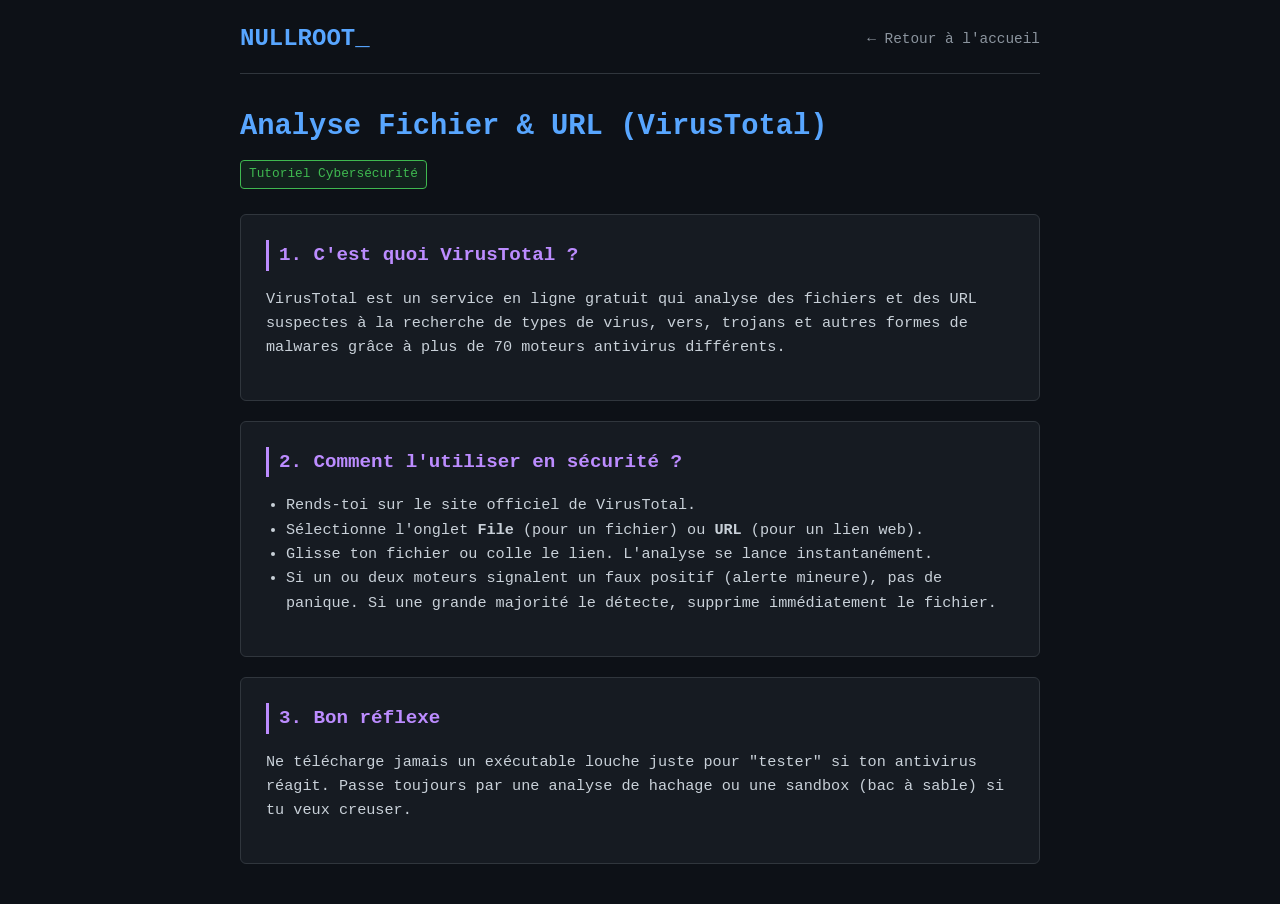
==== cyber-virustotal.html @ b1670c40 "Create cyber-virustotal.html" ====
<!DOCTYPE html>
<html lang="fr">
<head>
    <meta charset="UTF-8">
    <meta name="viewport" content="width=device-width, initial-scale=1.0">
    <title>Analyse Fichier & URL (VirusTotal) | NULLROOT</title>
    <style>
        body {
            font-family: monospace, sans-serif;
            background-color: #0d1117;
            color: #c9d1d9;
            margin: 0;
            padding: 20px;
            line-height: 1.6;
        }
        .container {
            max-width: 800px;
            margin: 0 auto;
        }
        header {
            display: flex;
            justify-content: space-between;
            align-items: center;
            border-bottom: 1px solid #30363d;
            padding-bottom: 15px;
            margin-bottom: 30px;
        }
        .logo {
            font-size: 1.5rem;
            font-weight: bold;
            color: #58a6ff;
            text-decoration: none;
        }
        .logo:hover {
            color: #3fb950;
        }
        .back-link {
            color: #8b949e;
            text-decoration: none;
            font-size: 0.9rem;
        }
        .back-link:hover {
            color: #58a6ff;
        }
        h1 {
            color: #58a6ff;
            font-size: 1.8rem;
            margin-bottom: 10px;
        }
        .meta-tag {
            display: inline-block;
            background: rgba(63, 185, 80, 0.1);
            color: #3fb950;
            border: 1px solid #3fb950;
            padding: 3px 8px;
            border-radius: 4px;
            font-size: 0.8rem;
            margin-bottom: 25px;
        }
        .content-box {
            background: #161b22;
            border: 1px solid #30363d;
            border-radius: 6px;
            padding: 25px;
            margin-bottom: 20px;
        }
        .content-box h2 {
            color: #bc8cff;
            font-size: 1.2rem;
            margin-top: 0;
            border-left: 3px solid #bc8cff;
            padding-left: 10px;
        }
        p, li {
            color: #c9d1d9;
            font-size: 0.95rem;
        }
        ul {
            padding-left: 20px;
        }
        code {
            background: #21262d;
            padding: 2px 6px;
            border-radius: 4px;
            color: #ff7b72;
            font-family: monospace;
        }
    </style>
</head>
<body>

    <div class="container">
        <header>
            <a href="index.html" class="logo">NULLROOT_</a>
            <a href="index.html" class="back-link">← Retour à l'accueil</a>
        </header>

        <h1>Analyse Fichier & URL (VirusTotal)</h1>
        <div class="meta-tag">Tutoriel Cybersécurité</div>

        <div class="content-box">
            <h2>1. C'est quoi VirusTotal ?</h2>
            <p>VirusTotal est un service en ligne gratuit qui analyse des fichiers et des URL suspectes à la recherche de types de virus, vers, trojans et autres formes de malwares grâce à plus de 70 moteurs antivirus différents.</p>
        </div>

        <div class="content-box">
            <h2>2. Comment l'utiliser en sécurité ?</h2>
            <ul>
                <li>Rends-toi sur le site officiel de VirusTotal.</li>
                <li>Sélectionne l'onglet <strong>File</strong> (pour un fichier) ou <strong>URL</strong> (pour un lien web).</li>
                <li>Glisse ton fichier ou colle le lien. L'analyse se lance instantanément.</li>
                <li>Si un ou deux moteurs signalent un faux positif (alerte mineure), pas de panique. Si une grande majorité le détecte, supprime immédiatement le fichier.</li>
            </ul>
        </div>

        <div class="content-box">
            <h2>3. Bon réflexe</h2>
            <p>Ne télécharge jamais un exécutable louche juste pour "tester" si ton antivirus réagit. Passe toujours par une analyse de hachage ou une sandbox (bac à sable) si tu veux creuser.</p>
        </div>
    </div>

</body>
</html>
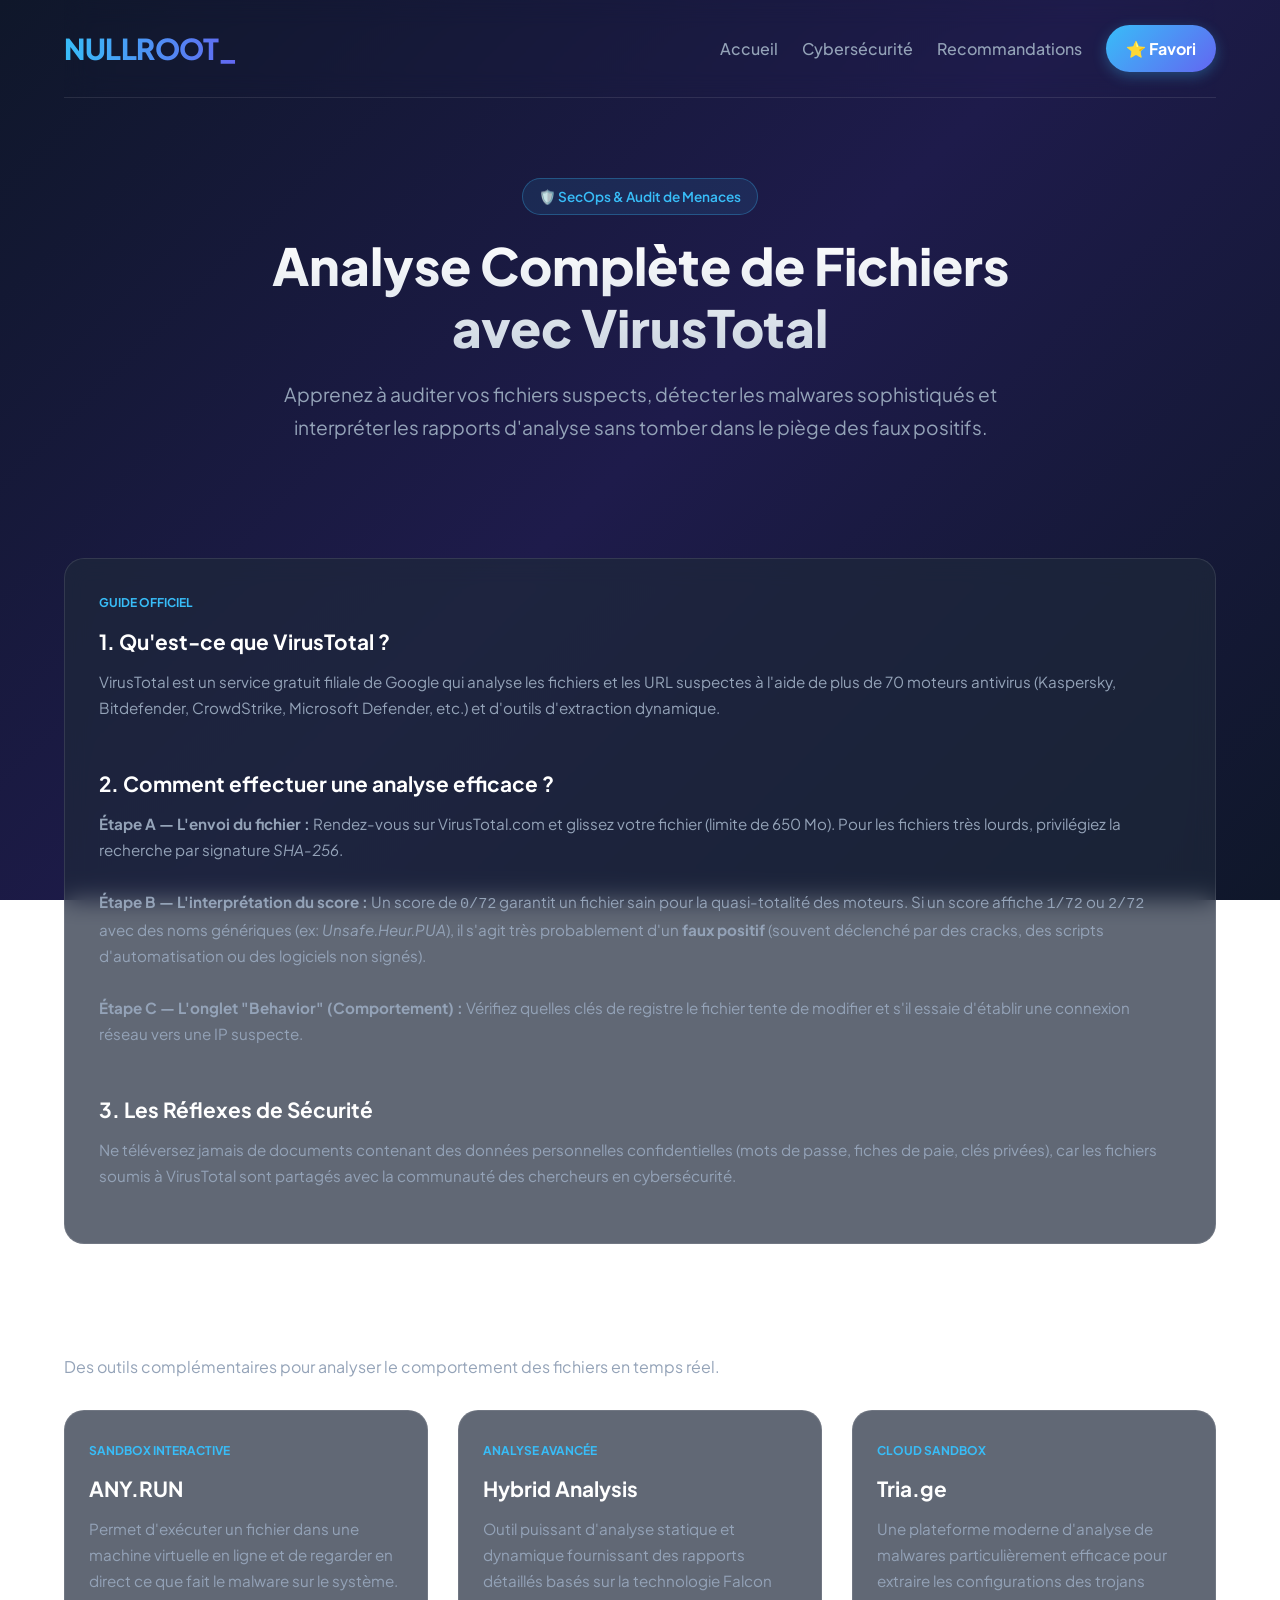
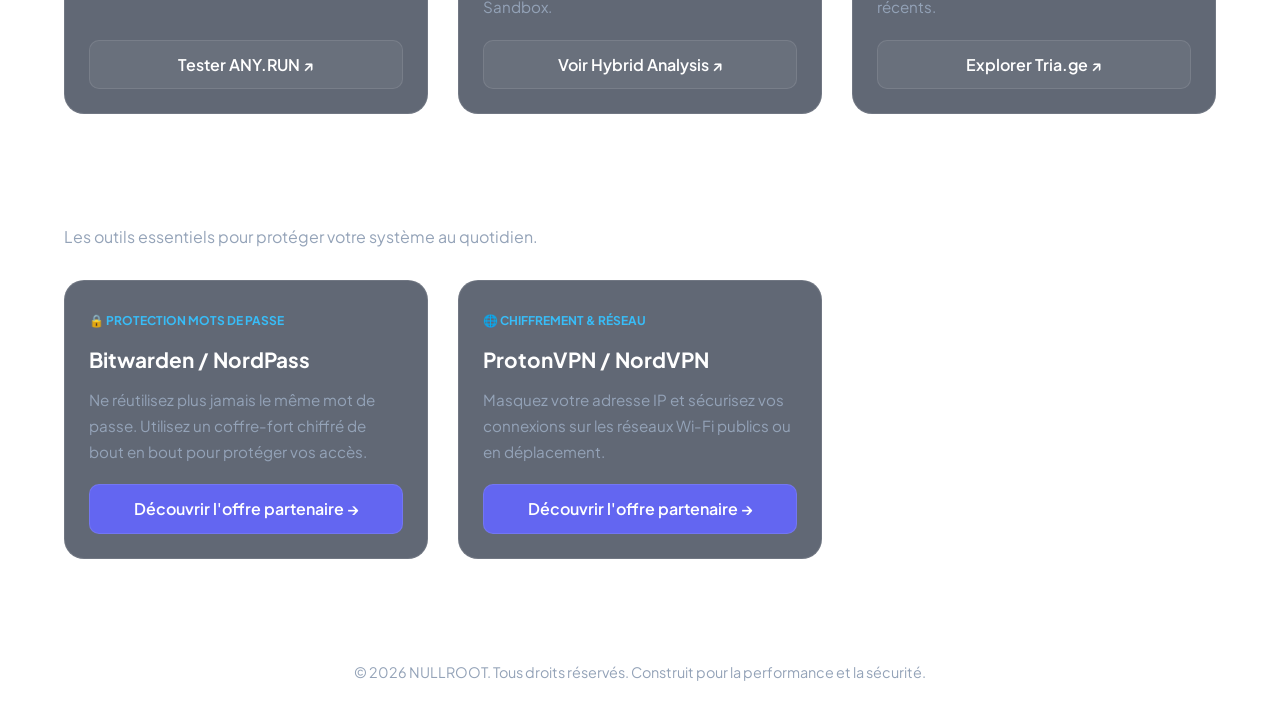
==== commit 73d5c360: "Update cyber-virustotal.html" ====
--- a/cyber-virustotal.html
+++ b/cyber-virustotal.html
@@ -3,120 +3,123 @@
 <head>
     <meta charset="UTF-8">
     <meta name="viewport" content="width=device-width, initial-scale=1.0">
-    <title>Analyse Fichier & URL (VirusTotal) | NULLROOT</title>
-    <style>
-        body {
-            font-family: monospace, sans-serif;
-            background-color: #0d1117;
-            color: #c9d1d9;
-            margin: 0;
-            padding: 20px;
-            line-height: 1.6;
-        }
-        .container {
-            max-width: 800px;
-            margin: 0 auto;
-        }
-        header {
-            display: flex;
-            justify-content: space-between;
-            align-items: center;
-            border-bottom: 1px solid #30363d;
-            padding-bottom: 15px;
-            margin-bottom: 30px;
-        }
-        .logo {
-            font-size: 1.5rem;
-            font-weight: bold;
-            color: #58a6ff;
-            text-decoration: none;
-        }
-        .logo:hover {
-            color: #3fb950;
-        }
-        .back-link {
-            color: #8b949e;
-            text-decoration: none;
-            font-size: 0.9rem;
-        }
-        .back-link:hover {
-            color: #58a6ff;
-        }
-        h1 {
-            color: #58a6ff;
-            font-size: 1.8rem;
-            margin-bottom: 10px;
-        }
-        .meta-tag {
-            display: inline-block;
-            background: rgba(63, 185, 80, 0.1);
-            color: #3fb950;
-            border: 1px solid #3fb950;
-            padding: 3px 8px;
-            border-radius: 4px;
-            font-size: 0.8rem;
-            margin-bottom: 25px;
-        }
-        .content-box {
-            background: #161b22;
-            border: 1px solid #30363d;
-            border-radius: 6px;
-            padding: 25px;
-            margin-bottom: 20px;
-        }
-        .content-box h2 {
-            color: #bc8cff;
-            font-size: 1.2rem;
-            margin-top: 0;
-            border-left: 3px solid #bc8cff;
-            padding-left: 10px;
-        }
-        p, li {
-            color: #c9d1d9;
-            font-size: 0.95rem;
-        }
-        ul {
-            padding-left: 20px;
-        }
-        code {
-            background: #21262d;
-            padding: 2px 6px;
-            border-radius: 4px;
-            color: #ff7b72;
-            font-family: monospace;
-        }
-    </style>
+    <title>Analyse de Fichiers avec VirusTotal — NULLROOT</title>
+    <link rel="stylesheet" href="style.css">
 </head>
 <body>
 
     <div class="container">
         <header>
             <a href="index.html" class="logo">NULLROOT_</a>
-            <a href="index.html" class="back-link">← Retour à l'accueil</a>
+            <nav>
+                <a href="index.html">Accueil</a>
+                <a href="index.html#cyber">Cybersécurité</a>
+                <a href="index.html#recommandations">Recommandations</a>
+                <a href="#" class="nav-btn">⭐ Favori</a>
+            </nav>
         </header>
 
-        <h1>Analyse Fichier & URL (VirusTotal)</h1>
-        <div class="meta-tag">Tutoriel Cybersécurité</div>
+        <section class="hero">
+            <span class="hero-badge">🛡️ SecOps & Audit de Menaces</span>
+            <h1>Analyse Complète de Fichiers avec VirusTotal</h1>
+            <p>Apprenez à auditer vos fichiers suspects, détecter les malwares sophistiqués et interpréter les rapports d'analyse sans tomber dans le piège des faux positifs.</p>
+        </section>
 
-        <div class="content-box">
-            <h2>1. C'est quoi VirusTotal ?</h2>
-            <p>VirusTotal est un service en ligne gratuit qui analyse des fichiers et des URL suspectes à la recherche de types de virus, vers, trojans et autres formes de malwares grâce à plus de 70 moteurs antivirus différents.</p>
+        <!-- Guide Principal -->
+        <div class="grid" style="grid-template-columns: 1fr;">
+            <div class="card" style="padding: 10px;">
+                <div class="card-body">
+                    <span class="card-tag">Guide Officiel</span>
+                    <h3>1. Qu'est-ce que VirusTotal ?</h3>
+                    <p>VirusTotal est un service gratuit filiale de Google qui analyse les fichiers et les URL suspectes à l'aide de plus de 70 moteurs antivirus (Kaspersky, Bitdefender, CrowdStrike, Microsoft Defender, etc.) et d'outils d'extraction dynamique.</p>
+                    
+                    <h3 style="margin-top: 25px;">2. Comment effectuer une analyse efficace ?</h3>
+                    <p>
+                        <strong>Étape A — L'envoi du fichier :</strong> Rendez-vous sur VirusTotal.com et glissez votre fichier (limite de 650 Mo). Pour les fichiers très lourds, privilégiez la recherche par signature <em>SHA-256</em>.<br><br>
+                        <strong>Étape B — L'interprétation du score :</strong> Un score de <code>0/72</code> garantit un fichier sain pour la quasi-totalité des moteurs. Si un score affiche <code>1/72</code> ou <code>2/72</code> avec des noms génériques (ex: <em>Unsafe.Heur.PUA</em>), il s'agit très probablement d'un <strong>faux positif</strong> (souvent déclenché par des cracks, des scripts d'automatisation ou des logiciels non signés).<br><br>
+                        <strong>Étape C — L'onglet "Behavior" (Comportement) :</strong> Vérifiez quelles clés de registre le fichier tente de modifier et s'il essaie d'établir une connexion réseau vers une IP suspecte.
+                    </p>
+
+                    <h3 style="margin-top: 25px;">3. Les Réflexes de Sécurité</h3>
+                    <p>Ne téléversez jamais de documents contenant des données personnelles confidentielles (mots de passe, fiches de paie, clés privées), car les fichiers soumis à VirusTotal sont partagés avec la communauté des chercheurs en cybersécurité.</p>
+                </div>
+            </div>
         </div>
 
-        <div class="content-box">
-            <h2>2. Comment l'utiliser en sécurité ?</h2>
-            <ul>
-                <li>Rends-toi sur le site officiel de VirusTotal.</li>
-                <li>Sélectionne l'onglet <strong>File</strong> (pour un fichier) ou <strong>URL</strong> (pour un lien web).</li>
-                <li>Glisse ton fichier ou colle le lien. L'analyse se lance instantanément.</li>
-                <li>Si un ou deux moteurs signalent un faux positif (alerte mineure), pas de panique. Si une grande majorité le détecte, supprime immédiatement le fichier.</li>
-            </ul>
+        <!-- Section Alternatives -->
+        <div class="section-header">
+            <h2 class="section-title">Solutions Alternatives & Sandboxes</h2>
+            <p class="section-desc">Des outils complémentaires pour analyser le comportement des fichiers en temps réel.</p>
         </div>
 
-        <div class="content-box">
-            <h2>3. Bon réflexe</h2>
-            <p>Ne télécharge jamais un exécutable louche juste pour "tester" si ton antivirus réagit. Passe toujours par une analyse de hachage ou une sandbox (bac à sable) si tu veux creuser.</p>
+        <div class="grid">
+            <div class="card">
+                <div class="card-body">
+                    <div>
+                        <span class="card-tag">Sandbox Interactive</span>
+                        <h3>ANY.RUN</h3>
+                        <p>Permet d'exécuter un fichier dans une machine virtuelle en ligne et de regarder en direct ce que fait le malware sur le système.</p>
+                    </div>
+                    <a href="https://any.run" target="_blank" class="btn">Tester ANY.RUN ↗</a>
+                </div>
+            </div>
+
+            <div class="card">
+                <div class="card-body">
+                    <div>
+                        <span class="card-tag">Analyse Avancée</span>
+                        <h3>Hybrid Analysis</h3>
+                        <p>Outil puissant d'analyse statique et dynamique fournissant des rapports détaillés basés sur la technologie Falcon Sandbox.</p>
+                    </div>
+                    <a href="https://www.hybrid-analysis.com" target="_blank" class="btn">Voir Hybrid Analysis ↗</a>
+                </div>
+            </div>
+
+            <div class="card">
+                <div class="card-body">
+                    <div>
+                        <span class="card-tag">Cloud Sandbox</span>
+                        <h3>Tria.ge</h3>
+                        <p>Une plateforme moderne d'analyse de malwares particulièrement efficace pour extraire les configurations des trojans récents.</p>
+                    </div>
+                    <a href="https://tria.ge" target="_blank" class="btn">Explorer Tria.ge ↗</a>
+                </div>
+            </div>
         </div>
+
+        <!-- Section Recommandations & Partenaires (Affiliation) -->
+        <div class="section-header">
+            <h2 class="section-title">Recommandations de Sécurité NULLROOT</h2>
+            <p class="section-desc">Les outils essentiels pour protéger votre système au quotidien.</p>
+        </div>
+
+        <div class="grid">
+            <div class="card">
+                <div class="card-body">
+                    <div>
+                        <span class="card-tag">🔒 Protection Mots de Passe</span>
+                        <h3>Bitwarden / NordPass</h3>
+                        <p>Ne réutilisez plus jamais le même mot de passe. Utilisez un coffre-fort chiffré de bout en bout pour protéger vos accès.</p>
+                    </div>
+                    <a href="#" class="btn" style="background: var(--accent-indigo);">Découvrir l'offre partenaire →</a>
+                </div>
+            </div>
+
+            <div class="card">
+                <div class="card-body">
+                    <div>
+                        <span class="card-tag">🌐 Chiffrement & Réseau</span>
+                        <h3>ProtonVPN / NordVPN</h3>
+                        <p>Masquez votre adresse IP et sécurisez vos connexions sur les réseaux Wi-Fi publics ou en déplacement.</p>
+                    </div>
+                    <a href="#" class="btn" style="background: var(--accent-indigo);">Découvrir l'offre partenaire →</a>
+                </div>
+            </div>
+        </div>
+
+        <footer>
+            <p>© 2026 NULLROOT. Tous droits réservés. Construit pour la performance et la sécurité.</p>
+        </footer>
     </div>
 
 </body>
--- a/style.css
+++ b/style.css
@@ -0,0 +1,266 @@
+@import url('https://fonts.googleapis.com/css2?family=Plus+Jakarta+Sans:wght@400;500;700;800&display=swap');
+
+:root {
+    --bg-gradient: linear-gradient(135deg, #0f172a 0%, #1e1b4b 50%, #0f172a 100%);
+    --card-bg: rgba(30, 41, 59, 0.7);
+    --card-border: rgba(255, 255, 255, 0.1);
+    --accent-blue: #38bdf8;
+    --accent-indigo: #6366f1;
+    --accent-emerald: #10b981;
+    --accent-purple: #a855f7;
+    --text-main: #f8fafc;
+    --text-muted: #94a3b8;
+}
+
+* {
+    box-sizing: border-box;
+    margin: 0;
+    padding: 0;
+}
+
+body {
+    font-family: 'Plus Jakarta Sans', sans-serif;
+    background: var(--bg-gradient);
+    background-attachment: fixed;
+    color: var(--text-main);
+    line-height: 1.7;
+    padding: 0;
+    min-height: 100vh;
+}
+
+.container {
+    max-width: 1200px;
+    margin: 0 auto;
+    padding: 0 24px;
+}
+
+/* Navbar Moderne */
+header {
+    display: flex;
+    justify-content: space-between;
+    align-items: center;
+    padding: 24px 0;
+    border-bottom: 1px solid var(--card-border);
+    backdrop-filter: blur(12px);
+}
+
+.logo {
+    font-size: 1.8rem;
+    font-weight: 800;
+    background: linear-gradient(to right, var(--accent-blue), var(--accent-indigo));
+    -webkit-background-clip: text;
+    -webkit-text-fill-color: transparent;
+    text-decoration: none;
+    letter-spacing: -0.5px;
+}
+
+nav {
+    display: flex;
+    gap: 24px;
+    align-items: center;
+}
+
+nav a {
+    color: var(--text-muted);
+    text-decoration: none;
+    font-weight: 500;
+    transition: color 0.2s;
+}
+
+nav a:hover {
+    color: var(--accent-blue);
+}
+
+.nav-btn {
+    background: linear-gradient(135deg, var(--accent-blue), var(--accent-indigo));
+    color: #fff !important;
+    padding: 10px 20px;
+    border-radius: 50px;
+    font-weight: 700 !important;
+    box-shadow: 0 4px 14px rgba(56, 189, 248, 0.3);
+}
+
+/* Hero Section Spacieuse */
+.hero {
+    text-align: center;
+    padding: 80px 20px;
+    max-width: 850px;
+    margin: 0 auto;
+}
+
+.hero-badge {
+    display: inline-block;
+    background: rgba(56, 189, 248, 0.1);
+    color: var(--accent-blue);
+    border: 1px solid rgba(56, 189, 248, 0.3);
+    padding: 6px 16px;
+    border-radius: 50px;
+    font-size: 0.85rem;
+    font-weight: 600;
+    margin-bottom: 20px;
+}
+
+.hero h1 {
+    font-size: 3.2rem;
+    font-weight: 800;
+    line-height: 1.2;
+    margin-bottom: 20px;
+    background: linear-gradient(to bottom, #ffffff, #cbd5e1);
+    -webkit-background-clip: text;
+    -webkit-text-fill-color: transparent;
+}
+
+.hero p {
+    font-size: 1.2rem;
+    color: var(--text-muted);
+    margin-bottom: 35px;
+}
+
+/* Grille de Piliers / Avantages */
+.features-summary {
+    display: grid;
+    grid-template-columns: repeat(auto-fit, minmax(250px, 1fr));
+    gap: 20px;
+    margin-bottom: 60px;
+}
+
+.feature-pill {
+    background: var(--card-bg);
+    border: 1px solid var(--card-border);
+    padding: 20px;
+    border-radius: 16px;
+    backdrop-filter: blur(10px);
+}
+
+.feature-pill h4 {
+    color: var(--accent-blue);
+    font-size: 1.1rem;
+    margin-bottom: 5px;
+}
+
+.feature-pill p {
+    color: var(--text-muted);
+    font-size: 0.9rem;
+}
+
+/* Section Titre */
+.section-header {
+    margin: 60px 0 30px 0;
+}
+
+.section-title {
+    font-size: 1.8rem;
+    font-weight: 700;
+    color: #fff;
+}
+
+.section-desc {
+    color: var(--text-muted);
+    font-size: 1rem;
+}
+
+/* Cartes Illustrées & Modernes (Fixé à 3 colonnes pour laisser de l'espace vide) */
+.grid {
+    display: grid;
+    grid-template-columns: repeat(3, 1fr);
+    gap: 30px;
+    margin-bottom: 60px;
+}
+
+@media (max-width: 900px) {
+    .grid {
+        grid-template-columns: repeat(auto-fit, minmax(280px, 1fr));
+    }
+}
+
+.card {
+    background: var(--card-bg);
+    border: 1px solid var(--card-border);
+    border-radius: 20px;
+    overflow: hidden;
+    backdrop-filter: blur(12px);
+    transition: transform 0.3s, box-shadow 0.3s, border-color 0.3s;
+    display: flex;
+    flex-direction: column;
+}
+
+.card:hover {
+    transform: translateY(-6px);
+    border-color: rgba(56, 189, 248, 0.4);
+    box-shadow: 0 20px 40px rgba(0, 0, 0, 0.4);
+}
+
+.card-banner {
+    height: 160px;
+    background-size: cover;
+    background-position: center;
+    position: relative;
+}
+
+.card-banner-cyber {
+    background-image: linear-gradient(to bottom, rgba(15, 23, 42, 0.2), var(--card-bg)), url('https://images.unsplash.com/photo-1550751827-4bd374c3f58b?auto=format&fit=crop&w=800&q=80');
+}
+
+.card-banner-gaming {
+    background-image: linear-gradient(to bottom, rgba(15, 23, 42, 0.2), var(--card-bg)), url('https://images.unsplash.com/photo-1542751371-adc38448a05e?auto=format&fit=crop&w=800&q=80');
+}
+
+.card-banner-shortcut {
+    background-image: linear-gradient(to bottom, rgba(15, 23, 42, 0.2), var(--card-bg)), url('https://images.unsplash.com/photo-1587829741301-dc798b83add3?auto=format&fit=crop&w=800&q=80');
+}
+
+.card-body {
+    padding: 24px;
+    flex-grow: 1;
+    display: flex;
+    flex-direction: column;
+    justify-content: space-between;
+}
+
+.card-tag {
+    display: inline-block;
+    font-size: 0.75rem;
+    font-weight: 700;
+    text-transform: uppercase;
+    color: var(--accent-blue);
+    margin-bottom: 10px;
+}
+
+.card h3 {
+    font-size: 1.3rem;
+    color: #fff;
+    margin-bottom: 10px;
+}
+
+.card p {
+    color: var(--text-muted);
+    font-size: 0.95rem;
+    margin-bottom: 20px;
+}
+
+.btn {
+    display: inline-block;
+    background: rgba(255, 255, 255, 0.05);
+    color: #fff;
+    border: 1px solid var(--card-border);
+    padding: 10px 20px;
+    border-radius: 10px;
+    text-decoration: none;
+    font-weight: 600;
+    text-align: center;
+    transition: all 0.2s;
+}
+
+.btn:hover {
+    background: var(--accent-blue);
+    color: #0f172a;
+    border-color: var(--accent-blue);
+}
+
+footer {
+    text-align: center;
+    padding: 40px 0;
+    color: var(--text-muted);
+    border-top: 1px solid var(--card-border);
+    font-size: 0.9rem;
+}
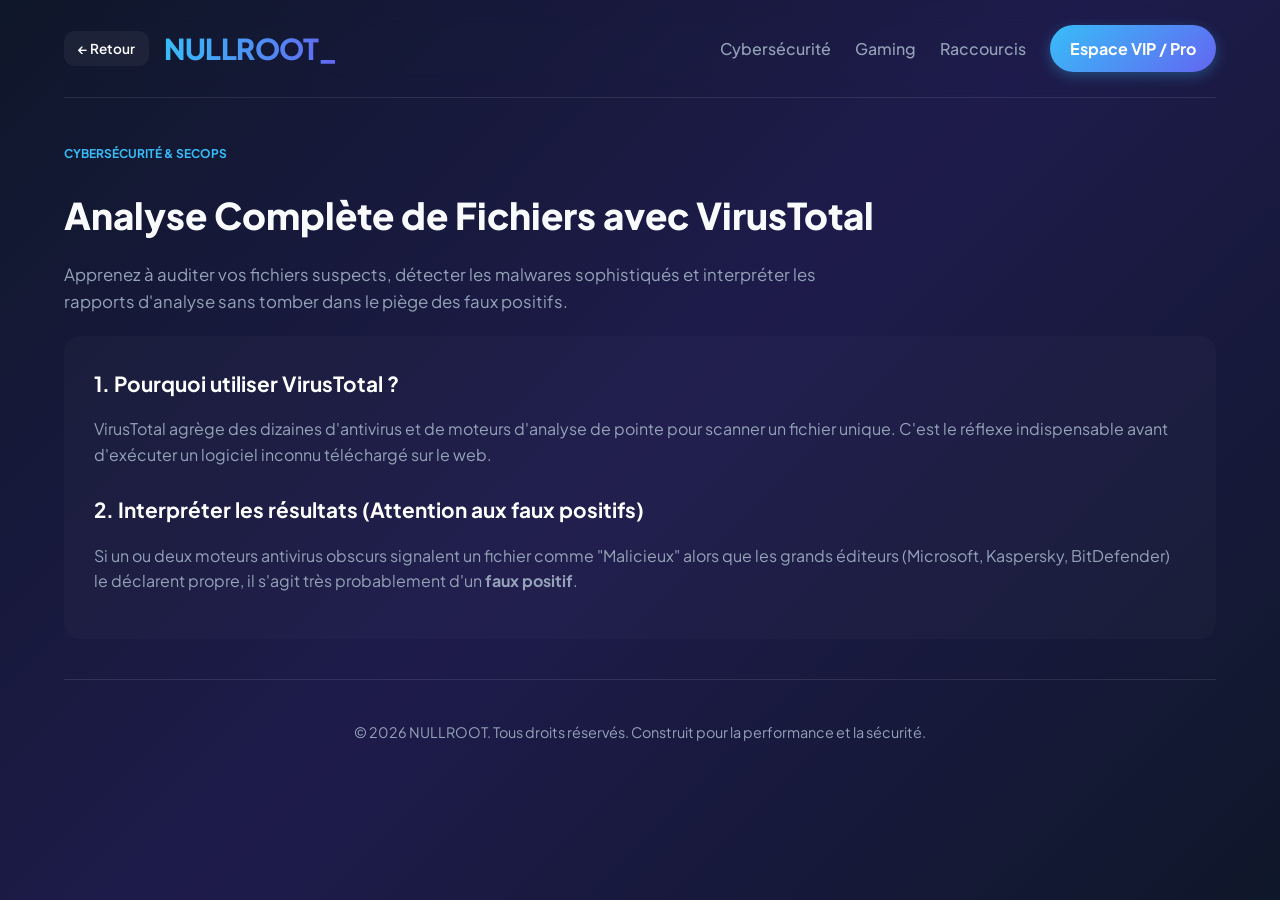
==== commit 247d8212: "Update cyber-virustotal.html" ====
--- a/cyber-virustotal.html
+++ b/cyber-virustotal.html
@@ -10,111 +10,38 @@
 
     <div class="container">
         <header>
-            <a href="index.html" class="logo">NULLROOT_</a>
+            <div style="display: flex; align-items: center; gap: 15px;">
+                <a href="cyber.html" class="btn" style="padding: 6px 14px; background: rgba(255,255,255,0.05); border: 1px solid var(--border-color); font-size: 0.85rem; font-weight: 600;">← Retour</a>
+                <a href="index.html" class="logo" style="margin: 0;">NULLROOT_</a>
+            </div>
             <nav>
-                <a href="index.html">Accueil</a>
-                <a href="index.html#cyber">Cybersécurité</a>
-                <a href="index.html#recommandations">Recommandations</a>
-                <a href="#" class="nav-btn">⭐ Favori</a>
+                <a href="cyber.html">Cybersécurité</a>
+                <a href="gaming.html">Gaming</a>
+                <a href="raccourcis.html">Raccourcis</a>
+                <a href="vip.html" class="nav-btn">Espace VIP / Pro</a>
             </nav>
         </header>
 
-        <section class="hero">
-            <span class="hero-badge">🛡️ SecOps & Audit de Menaces</span>
-            <h1>Analyse Complète de Fichiers avec VirusTotal</h1>
-            <p>Apprenez à auditer vos fichiers suspects, détecter les malwares sophistiqués et interpréter les rapports d'analyse sans tomber dans le piège des faux positifs.</p>
+        <!-- Contenu du Guide -->
+        <section style="margin: 40px 0 20px 0;">
+            <span class="card-tag">Cybersécurité & SecOps</span>
+            <h1 style="font-size: 2.3rem; font-weight: 800; margin-top: 10px; margin-bottom: 15px;">Analyse Complète de Fichiers avec VirusTotal</h1>
+            <p style="color: var(--text-muted); font-size: 1.05rem; line-height: 1.6; max-width: 800px;">
+                Apprenez à auditer vos fichiers suspects, détecter les malwares sophistiqués et interpréter les rapports d'analyse sans tomber dans le piège des faux positifs.
+            </p>
         </section>
 
-        <!-- Guide Principal -->
-        <div class="grid" style="grid-template-columns: 1fr;">
-            <div class="card" style="padding: 10px;">
-                <div class="card-body">
-                    <span class="card-tag">Guide Officiel</span>
-                    <h3>1. Qu'est-ce que VirusTotal ?</h3>
-                    <p>VirusTotal est un service gratuit filiale de Google qui analyse les fichiers et les URL suspectes à l'aide de plus de 70 moteurs antivirus (Kaspersky, Bitdefender, CrowdStrike, Microsoft Defender, etc.) et d'outils d'extraction dynamique.</p>
-                    
-                    <h3 style="margin-top: 25px;">2. Comment effectuer une analyse efficace ?</h3>
-                    <p>
-                        <strong>Étape A — L'envoi du fichier :</strong> Rendez-vous sur VirusTotal.com et glissez votre fichier (limite de 650 Mo). Pour les fichiers très lourds, privilégiez la recherche par signature <em>SHA-256</em>.<br><br>
-                        <strong>Étape B — L'interprétation du score :</strong> Un score de <code>0/72</code> garantit un fichier sain pour la quasi-totalité des moteurs. Si un score affiche <code>1/72</code> ou <code>2/72</code> avec des noms génériques (ex: <em>Unsafe.Heur.PUA</em>), il s'agit très probablement d'un <strong>faux positif</strong> (souvent déclenché par des cracks, des scripts d'automatisation ou des logiciels non signés).<br><br>
-                        <strong>Étape C — L'onglet "Behavior" (Comportement) :</strong> Vérifiez quelles clés de registre le fichier tente de modifier et s'il essaie d'établir une connexion réseau vers une IP suspecte.
-                    </p>
+        <!-- Corps du guide / Article -->
+        <div style="background: rgba(255,255,255,0.02); border: 1px solid var(--border-color); border-radius: 16px; padding: 30px; margin-bottom: 40px;">
+            <h3 style="font-size: 1.3rem; margin-bottom: 15px; color: #fff;">1. Pourquoi utiliser VirusTotal ?</h3>
+            <p style="color: var(--text-muted); line-height: 1.6; margin-bottom: 25px;">
+                VirusTotal agrège des dizaines d'antivirus et de moteurs d'analyse de pointe pour scanner un fichier unique. C'est le réflexe indispensable avant d'exécuter un logiciel inconnu téléchargé sur le web.
+            </p>
 
-                    <h3 style="margin-top: 25px;">3. Les Réflexes de Sécurité</h3>
-                    <p>Ne téléversez jamais de documents contenant des données personnelles confidentielles (mots de passe, fiches de paie, clés privées), car les fichiers soumis à VirusTotal sont partagés avec la communauté des chercheurs en cybersécurité.</p>
-                </div>
-            </div>
-        </div>
-
-        <!-- Section Alternatives -->
-        <div class="section-header">
-            <h2 class="section-title">Solutions Alternatives & Sandboxes</h2>
-            <p class="section-desc">Des outils complémentaires pour analyser le comportement des fichiers en temps réel.</p>
-        </div>
-
-        <div class="grid">
-            <div class="card">
-                <div class="card-body">
-                    <div>
-                        <span class="card-tag">Sandbox Interactive</span>
-                        <h3>ANY.RUN</h3>
-                        <p>Permet d'exécuter un fichier dans une machine virtuelle en ligne et de regarder en direct ce que fait le malware sur le système.</p>
-                    </div>
-                    <a href="https://any.run" target="_blank" class="btn">Tester ANY.RUN ↗</a>
-                </div>
-            </div>
-
-            <div class="card">
-                <div class="card-body">
-                    <div>
-                        <span class="card-tag">Analyse Avancée</span>
-                        <h3>Hybrid Analysis</h3>
-                        <p>Outil puissant d'analyse statique et dynamique fournissant des rapports détaillés basés sur la technologie Falcon Sandbox.</p>
-                    </div>
-                    <a href="https://www.hybrid-analysis.com" target="_blank" class="btn">Voir Hybrid Analysis ↗</a>
-                </div>
-            </div>
-
-            <div class="card">
-                <div class="card-body">
-                    <div>
-                        <span class="card-tag">Cloud Sandbox</span>
-                        <h3>Tria.ge</h3>
-                        <p>Une plateforme moderne d'analyse de malwares particulièrement efficace pour extraire les configurations des trojans récents.</p>
-                    </div>
-                    <a href="https://tria.ge" target="_blank" class="btn">Explorer Tria.ge ↗</a>
-                </div>
-            </div>
-        </div>
-
-        <!-- Section Recommandations & Partenaires (Affiliation) -->
-        <div class="section-header">
-            <h2 class="section-title">Recommandations de Sécurité NULLROOT</h2>
-            <p class="section-desc">Les outils essentiels pour protéger votre système au quotidien.</p>
-        </div>
-
-        <div class="grid">
-            <div class="card">
-                <div class="card-body">
-                    <div>
-                        <span class="card-tag">🔒 Protection Mots de Passe</span>
-                        <h3>Bitwarden / NordPass</h3>
-                        <p>Ne réutilisez plus jamais le même mot de passe. Utilisez un coffre-fort chiffré de bout en bout pour protéger vos accès.</p>
-                    </div>
-                    <a href="#" class="btn" style="background: var(--accent-indigo);">Découvrir l'offre partenaire →</a>
-                </div>
-            </div>
-
-            <div class="card">
-                <div class="card-body">
-                    <div>
-                        <span class="card-tag">🌐 Chiffrement & Réseau</span>
-                        <h3>ProtonVPN / NordVPN</h3>
-                        <p>Masquez votre adresse IP et sécurisez vos connexions sur les réseaux Wi-Fi publics ou en déplacement.</p>
-                    </div>
-                    <a href="#" class="btn" style="background: var(--accent-indigo);">Découvrir l'offre partenaire →</a>
-                </div>
-            </div>
+            <h3 style="font-size: 1.3rem; margin-bottom: 15px; color: #fff;">2. Interpréter les résultats (Attention aux faux positifs)</h3>
+            <p style="color: var(--text-muted); line-height: 1.6; margin-bottom: 15px;">
+                Si un ou deux moteurs antivirus obscurs signalent un fichier comme "Malicieux" alors que les grands éditeurs (Microsoft, Kaspersky, BitDefender) le déclarent propre, il s'agit très probablement d'un <strong>faux positif</strong>.
+            </p>
         </div>
 
         <footer>
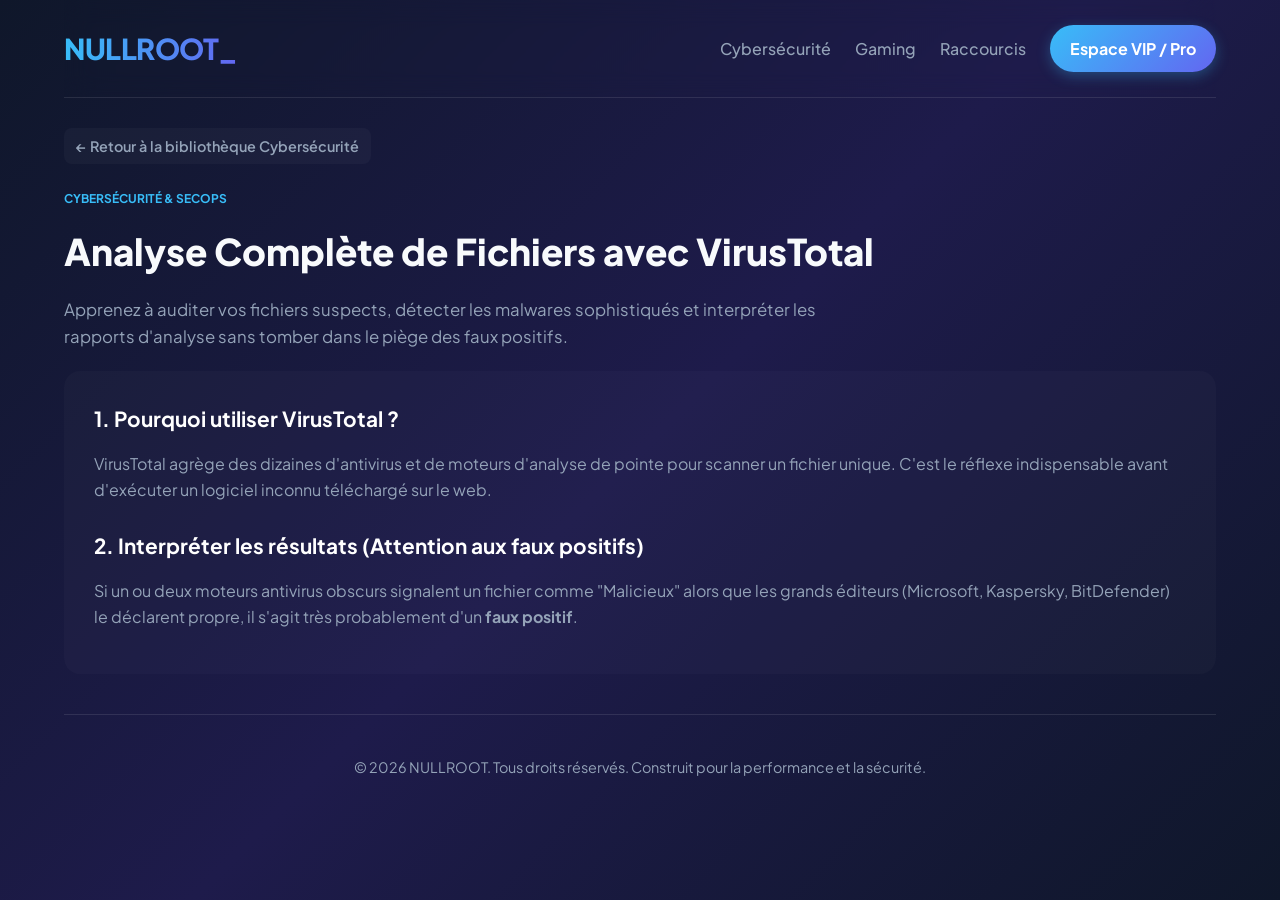
==== commit c03c1bd4: "Update cyber-virustotal.html" ====
--- a/cyber-virustotal.html
+++ b/cyber-virustotal.html
@@ -10,10 +10,7 @@
 
     <div class="container">
         <header>
-            <div style="display: flex; align-items: center; gap: 15px;">
-                <a href="cyber.html" class="btn" style="padding: 6px 14px; background: rgba(255,255,255,0.05); border: 1px solid var(--border-color); font-size: 0.85rem; font-weight: 600;">← Retour</a>
-                <a href="index.html" class="logo" style="margin: 0;">NULLROOT_</a>
-            </div>
+            <a href="index.html" class="logo">NULLROOT_</a>
             <nav>
                 <a href="cyber.html">Cybersécurité</a>
                 <a href="gaming.html">Gaming</a>
@@ -22,9 +19,13 @@
             </nav>
         </header>
 
-        <!-- Contenu du Guide -->
-        <section style="margin: 40px 0 20px 0;">
-            <span class="card-tag">Cybersécurité & SecOps</span>
+        <!-- Bouton Retour et En-tête du guide -->
+        <section style="margin: 30px 0 20px 0;">
+            <a href="cyber.html" style="display: inline-flex; align-items: center; gap: 8px; color: var(--text-muted); text-decoration: none; font-size: 0.9rem; font-weight: 600; margin-bottom: 15px; padding: 6px 12px; background: rgba(255,255,255,0.03); border: 1px solid var(--border-color); border-radius: 8px; transition: 0.2s;">
+                ← Retour à la bibliothèque Cybersécurité
+            </a>
+            
+            <span class="card-tag" style="display: block; margin-top: 10px;">Cybersécurité & SecOps</span>
             <h1 style="font-size: 2.3rem; font-weight: 800; margin-top: 10px; margin-bottom: 15px;">Analyse Complète de Fichiers avec VirusTotal</h1>
             <p style="color: var(--text-muted); font-size: 1.05rem; line-height: 1.6; max-width: 800px;">
                 Apprenez à auditer vos fichiers suspects, détecter les malwares sophistiqués et interpréter les rapports d'analyse sans tomber dans le piège des faux positifs.
